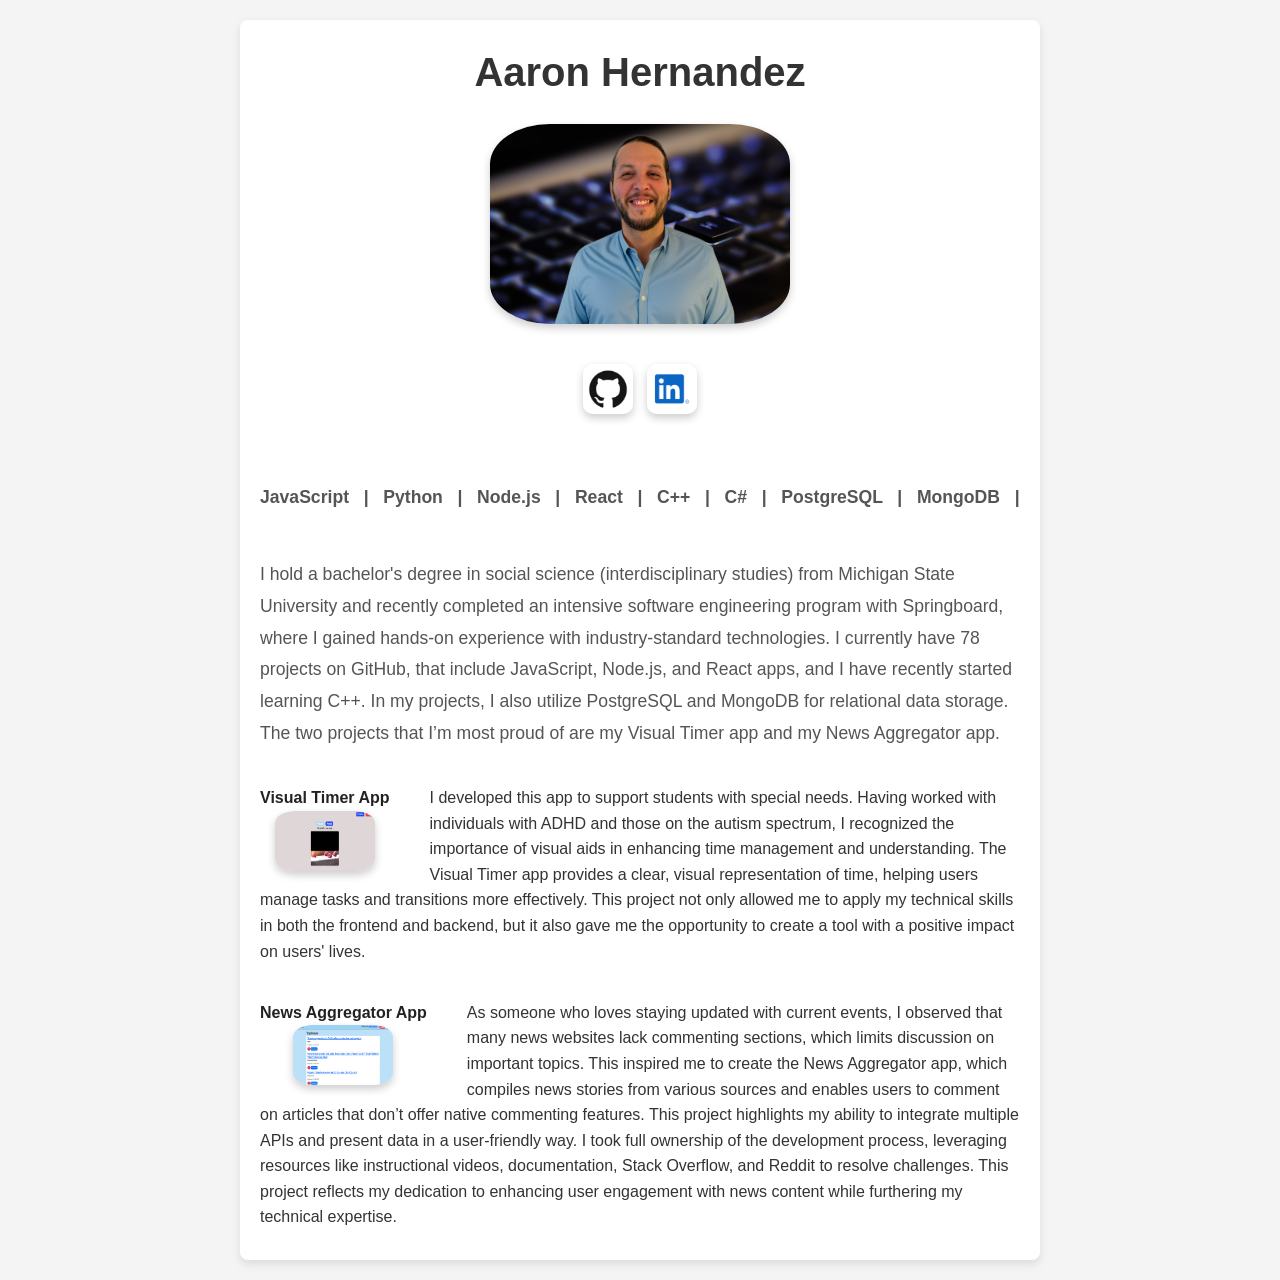
==== index.html @ 2d9cef8f "added language" ====
<!DOCTYPE html>
<html lang="en">
<head>
    <meta charset="UTF-8">
    <meta name="viewport" content="width=device-width, initial-scale=1.0">
    <title>Aaron Hernandez</title>
    <link rel="stylesheet" href="styles.css">

</head>
<body>
    <div class="container">
        <h1>Aaron Hernandez</h1>

        <img src="resources/aaronHernandez.jpeg" alt="My Headshot" width="300" height="200">

        <div style="text-align: center;">
            <a href="https://github.com/herna236/" target="_blank" style="display: inline-block; margin-right: 10px;">
                <img src="resources/githublogo.png" alt="GitHub" width="50" height="50">
            </a>
            <a href="https://www.linkedin.com/in/aaron-hernandez-a5604090/" target="_blank" style="display: inline-block;">
                <img src="resources/linkedin.png" alt="LinkedIn" width="50" height="50">
            </a>
        </div>


        <br>

        <div class="scrolling-text">
            <p style="font-weight: bold;">
                JavaScript &nbsp; | &nbsp; Python &nbsp; | &nbsp; Node.js &nbsp; | &nbsp; React &nbsp; | &nbsp; C++ &nbsp; | &nbsp; C# &nbsp; | &nbsp; PostgreSQL &nbsp; | &nbsp; MongoDB &nbsp; | &nbsp; &nbsp;
                JavaScript &nbsp; | &nbsp; Python &nbsp; | &nbsp; Node.js &nbsp; | &nbsp; React &nbsp; | &nbsp; C++ &nbsp; | &nbsp; C# &nbsp; | &nbsp; PostgreSQL &nbsp; | &nbsp; MongoDB
            </p>
        </div>


        <br>

        <p>I hold a bachelor's degree in social science (interdisciplinary studies) from Michigan State University and recently completed an intensive software engineering program with Springboard, where I gained hands-on experience with industry-standard technologies. I currently have 78 projects on GitHub, that include JavaScript, Node.js, and React apps, and I have recently started learning C++. In my projects, I also utilize PostgreSQL and MongoDB for relational data storage. The two projects that I’m most proud of are my Visual Timer app and my News Aggregator app.</p>
        <br>
        <p style="margin: 0; padding: 0;">
            <a href="https://github.com/herna236/Visual-Timer" target="_blank" style="text-decoration: none;">
                <div style="float: left; margin: 0; padding-top: 0; padding-right: 2.5em; text-align: center;">
                    <strong>Visual Timer App</strong><br>
                    <img src="resources/visualtimer.png" alt="Visual Timer App" width="100" height="60" style="display: block; margin: 0 auto; padding: 0;">
                </div>
            </a>
            I developed this app to support students with special needs. Having worked with individuals with ADHD and those on the autism spectrum,
            I recognized the importance of visual aids in enhancing time management and understanding. The Visual Timer app provides a clear,
            visual representation of time, helping users manage tasks and transitions more effectively. This project not only allowed me to apply my technical
            skills in both the frontend and backend, but it also gave me the opportunity to create a tool with a positive impact on users' lives.
        </p>
        <br>

        <p style="margin: 0; padding: 0;">
            <a href="https://github.com/herna236/News-site" target="_blank" style="text-decoration: none;">
                <div style="float: left; margin: 0; padding-top: 0; padding-right: 2.5em; text-align: center;">
                    <strong>News Aggregator App</strong><br>
                    <img src="resources/newsapp.png" alt="News Aggregator App" width="100" height="60" style="display: block; margin: 0 auto; padding: 0;">
                </div>
            </a>
            As someone who loves staying updated with current events, I observed that many news websites lack commenting sections, which limits discussion
            on important topics. This inspired me to create the News Aggregator app, which compiles news stories from various sources and enables users
            to comment on articles that don’t offer native commenting features. This project highlights my ability to integrate multiple APIs and present data
            in a user-friendly way. I took full ownership of the development process, leveraging resources like instructional videos, documentation, Stack Overflow,
            and Reddit to resolve challenges. This project reflects my dedication to enhancing user engagement with news content while furthering my technical expertise.
        </p>




    </div>
</body>
</html>
---- styles.css ----
* {
    margin: 0;
    padding: 0;
    box-sizing: border-box;
}

body {
    font-family: Arial, sans-serif;
    line-height: 1.6;
    background-color: #f4f4f4;
    color: #333;
    padding: 20px;
}

h1 {
    font-size: 2.5rem;
    color: #333;
    margin-bottom: 10px;
    text-align: center;
}

img {
    display: block;
    margin: 20px auto;
    border-radius: 20%;
    box-shadow: 0 4px 8px rgba(0, 0, 0, 0.2);
}

p {
    max-width: 800px;
    margin: 10px auto;
    font-size: 1.1rem;
    line-height: 1.8;
    color: #555;
}

strong {
    color: #222;
}

a {
    color: #3498db;
    text-decoration: none;
    font-weight: bold;
}

a:hover {
    color: #2980b9;
}

.container {
    max-width: 800px;
    margin: 0 auto;
    padding: 20px;
    background-color: #fff;
    border-radius: 8px;
    box-shadow: 0 4px 10px rgba(0, 0, 0, 0.1);
}

.a {
    text-decoration: underline;
}


.scrolling-text {
    white-space: nowrap;
    overflow: hidden;
    width: 100%;
    text-align: center;
    font-size: 2em;
    color: #333;
    position: relative;
}

.scrolling-text p {
    display: inline-block;
    animation: scroll 15s linear infinite;
}

@keyframes scroll {
    0% { transform: translateX(0); }
    100% { transform: translateX(-50%); }
}
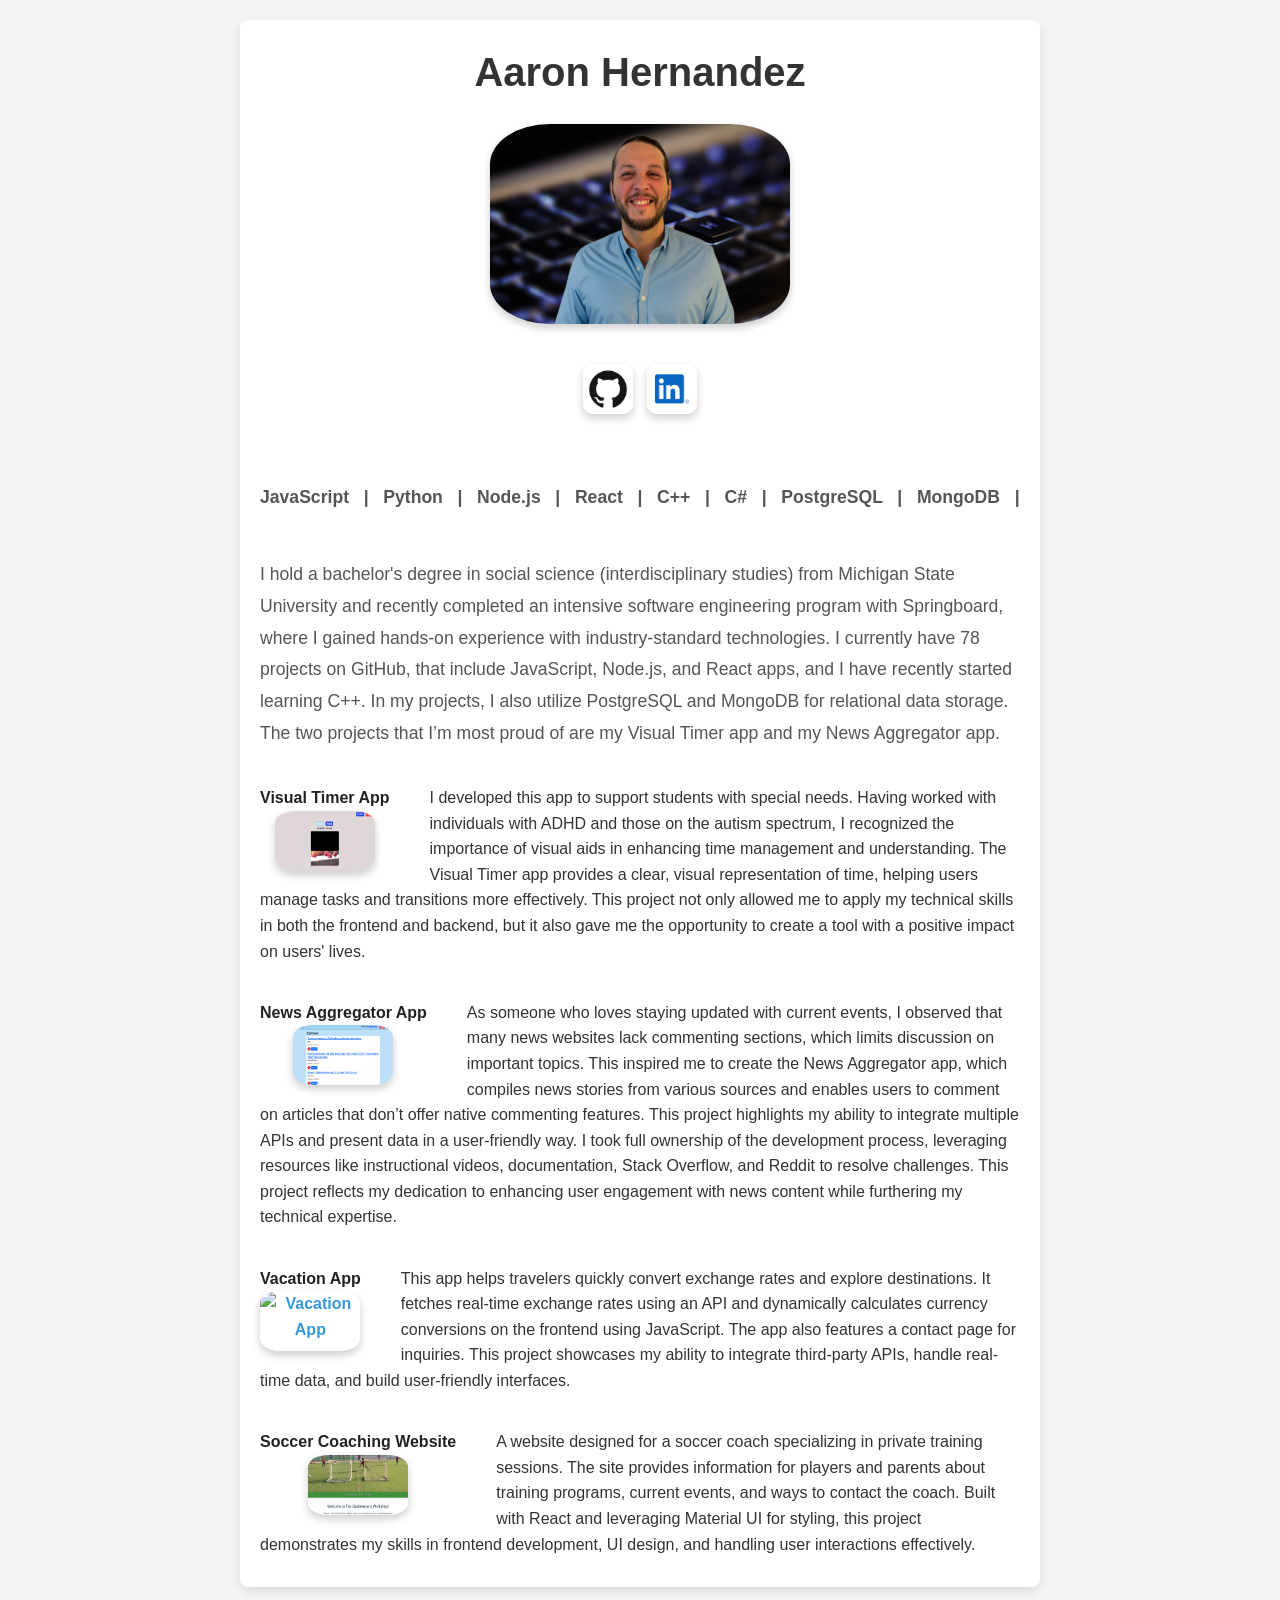
==== commit 7f5e9374: "added to projects" ====
--- a/index.html
+++ b/index.html
@@ -65,6 +65,35 @@
             and Reddit to resolve challenges. This project reflects my dedication to enhancing user engagement with news content while furthering my technical expertise.
         </p>
 
+                <br>
+
+        <p style="margin: 0; padding: 0;">
+            <a href="https://github.com/herna236/vacation" target="_blank" style="text-decoration: none;">
+                <div style="float: left; margin: 0; padding-top: 0; padding-right: 2.5em; text-align: center;">
+                    <strong>Vacation App</strong><br>
+                    <img src="resources/vacation.png" alt="Vacation App" width="100" height="60" style="display: block; margin: 0 auto; padding: 0;">
+                </div>
+            </a>
+            This app helps travelers quickly convert exchange rates and explore destinations. It fetches real-time exchange rates using an API and dynamically
+            calculates currency conversions on the frontend using JavaScript. The app also features a contact page for inquiries. This project showcases my ability
+            to integrate third-party APIs, handle real-time data, and build user-friendly interfaces.
+        </p>
+
+        <br>
+
+        <p style="margin: 0; padding: 0;">
+            <a href="https://github.com/herna236/Soccer" target="_blank" style="text-decoration: none;">
+                <div style="float: left; margin: 0; padding-top: 0; padding-right: 2.5em; text-align: center;">
+                    <strong>Soccer Coaching Website</strong><br>
+                    <img src="resources/soccer.png" alt="Soccer Coaching Website" width="100" height="60" style="display: block; margin: 0 auto; padding: 0;">
+                </div>
+            </a>
+            A website designed for a soccer coach specializing in private training sessions. The site provides information for players and parents about
+            training programs, current events, and ways to contact the coach. Built with React and leveraging Material UI for styling, this project demonstrates
+            my skills in frontend development, UI design, and handling user interactions effectively.
+        </p>
+
+
 
 
 
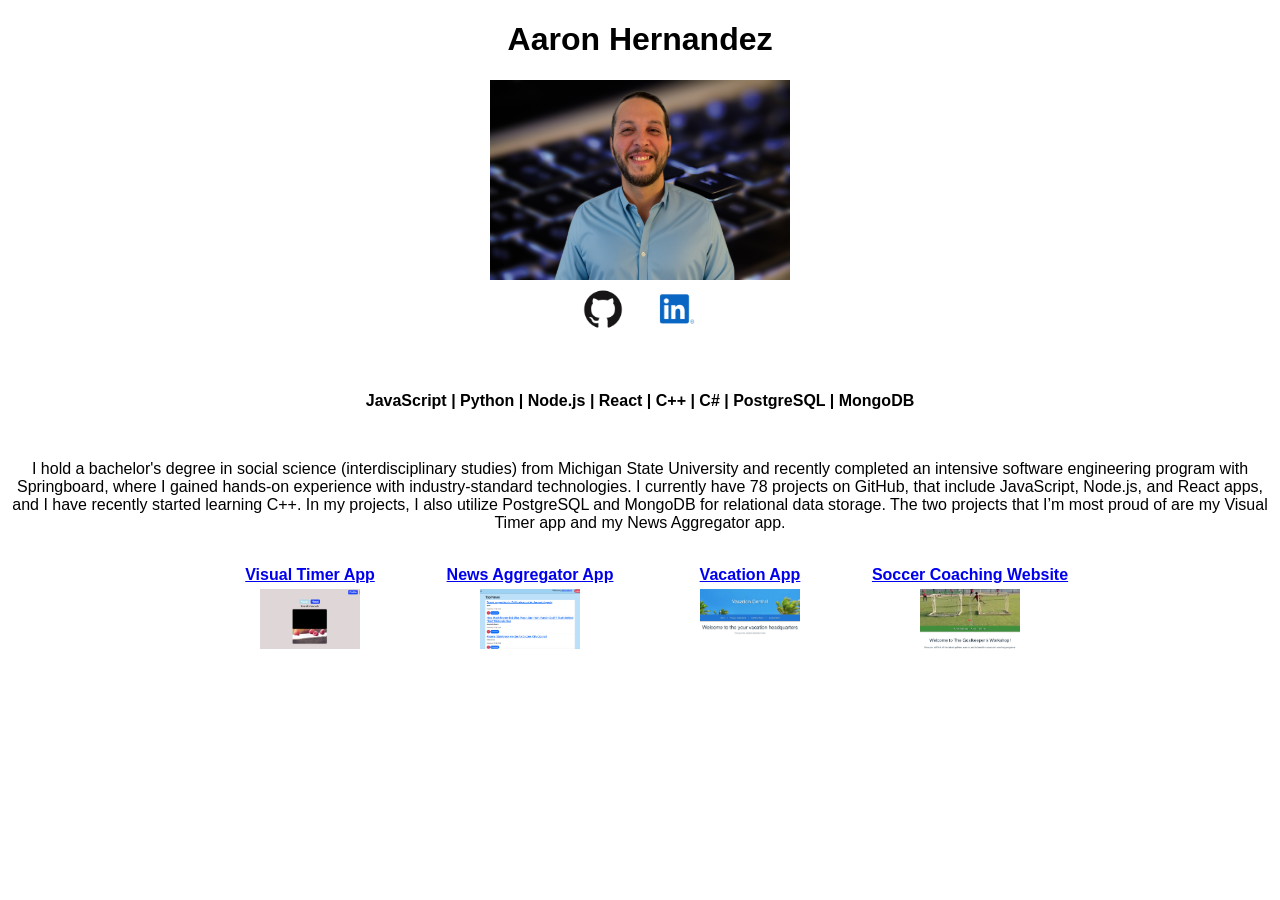
==== commit a18f4d8f: "fixing the formatting on thumbnails" ====
--- a/index.html
+++ b/index.html
@@ -5,7 +5,6 @@
     <meta name="viewport" content="width=device-width, initial-scale=1.0">
     <title>Aaron Hernandez</title>
     <link rel="stylesheet" href="styles.css">
-
 </head>
 <body>
     <div class="container">
@@ -13,90 +12,60 @@
 
         <img src="resources/aaronHernandez.jpeg" alt="My Headshot" width="300" height="200">
 
-        <div style="text-align: center;">
-            <a href="https://github.com/herna236/" target="_blank" style="display: inline-block; margin-right: 10px;">
-                <img src="resources/githublogo.png" alt="GitHub" width="50" height="50">
+        <div class="social-links">
+            <a href="https://github.com/herna236/" target="_blank">
+                <img src="resources/githublogo.png" alt="GitHub">
             </a>
-            <a href="https://www.linkedin.com/in/aaron-hernandez-a5604090/" target="_blank" style="display: inline-block;">
-                <img src="resources/linkedin.png" alt="LinkedIn" width="50" height="50">
+            <a href="https://www.linkedin.com/in/aaron-hernandez-a5604090/" target="_blank">
+                <img src="resources/linkedin.png" alt="LinkedIn">
             </a>
         </div>
-
 
         <br>
 
         <div class="scrolling-text">
-            <p style="font-weight: bold;">
-                JavaScript &nbsp; | &nbsp; Python &nbsp; | &nbsp; Node.js &nbsp; | &nbsp; React &nbsp; | &nbsp; C++ &nbsp; | &nbsp; C# &nbsp; | &nbsp; PostgreSQL &nbsp; | &nbsp; MongoDB &nbsp; | &nbsp; &nbsp;
-                JavaScript &nbsp; | &nbsp; Python &nbsp; | &nbsp; Node.js &nbsp; | &nbsp; React &nbsp; | &nbsp; C++ &nbsp; | &nbsp; C# &nbsp; | &nbsp; PostgreSQL &nbsp; | &nbsp; MongoDB
+            <p>
+                JavaScript | Python | Node.js | React | C++ | C# | PostgreSQL | MongoDB
             </p>
         </div>
-
 
         <br>
 
         <p>I hold a bachelor's degree in social science (interdisciplinary studies) from Michigan State University and recently completed an intensive software engineering program with Springboard, where I gained hands-on experience with industry-standard technologies. I currently have 78 projects on GitHub, that include JavaScript, Node.js, and React apps, and I have recently started learning C++. In my projects, I also utilize PostgreSQL and MongoDB for relational data storage. The two projects that I’m most proud of are my Visual Timer app and my News Aggregator app.</p>
-        <br>
-        <p style="margin: 0; padding: 0;">
-            <a href="https://github.com/herna236/Visual-Timer" target="_blank" style="text-decoration: none;">
-                <div style="float: left; margin: 0; padding-top: 0; padding-right: 2.5em; text-align: center;">
-                    <strong>Visual Timer App</strong><br>
-                    <img src="resources/visualtimer.png" alt="Visual Timer App" width="100" height="60" style="display: block; margin: 0 auto; padding: 0;">
-                </div>
-            </a>
-            I developed this app to support students with special needs. Having worked with individuals with ADHD and those on the autism spectrum,
-            I recognized the importance of visual aids in enhancing time management and understanding. The Visual Timer app provides a clear,
-            visual representation of time, helping users manage tasks and transitions more effectively. This project not only allowed me to apply my technical
-            skills in both the frontend and backend, but it also gave me the opportunity to create a tool with a positive impact on users' lives.
-        </p>
-        <br>
-
-        <p style="margin: 0; padding: 0;">
-            <a href="https://github.com/herna236/News-site" target="_blank" style="text-decoration: none;">
-                <div style="float: left; margin: 0; padding-top: 0; padding-right: 2.5em; text-align: center;">
-                    <strong>News Aggregator App</strong><br>
-                    <img src="resources/newsapp.png" alt="News Aggregator App" width="100" height="60" style="display: block; margin: 0 auto; padding: 0;">
-                </div>
-            </a>
-            As someone who loves staying updated with current events, I observed that many news websites lack commenting sections, which limits discussion
-            on important topics. This inspired me to create the News Aggregator app, which compiles news stories from various sources and enables users
-            to comment on articles that don’t offer native commenting features. This project highlights my ability to integrate multiple APIs and present data
-            in a user-friendly way. I took full ownership of the development process, leveraging resources like instructional videos, documentation, Stack Overflow,
-            and Reddit to resolve challenges. This project reflects my dedication to enhancing user engagement with news content while furthering my technical expertise.
-        </p>
-
-                <br>
-
-        <p style="margin: 0; padding: 0;">
-            <a href="https://github.com/herna236/vacation" target="_blank" style="text-decoration: none;">
-                <div style="float: left; margin: 0; padding-top: 0; padding-right: 2.5em; text-align: center;">
-                    <strong>Vacation App</strong><br>
-                    <img src="resources/vacation.png" alt="Vacation App" width="100" height="60" style="display: block; margin: 0 auto; padding: 0;">
-                </div>
-            </a>
-            This app helps travelers quickly convert exchange rates and explore destinations. It fetches real-time exchange rates using an API and dynamically
-            calculates currency conversions on the frontend using JavaScript. The app also features a contact page for inquiries. This project showcases my ability
-            to integrate third-party APIs, handle real-time data, and build user-friendly interfaces.
-        </p>
 
         <br>
 
-        <p style="margin: 0; padding: 0;">
-            <a href="https://github.com/herna236/Soccer" target="_blank" style="text-decoration: none;">
-                <div style="float: left; margin: 0; padding-top: 0; padding-right: 2.5em; text-align: center;">
-                    <strong>Soccer Coaching Website</strong><br>
-                    <img src="resources/soccer.png" alt="Soccer Coaching Website" width="100" height="60" style="display: block; margin: 0 auto; padding: 0;">
-                </div>
-            </a>
-            A website designed for a soccer coach specializing in private training sessions. The site provides information for players and parents about
-            training programs, current events, and ways to contact the coach. Built with React and leveraging Material UI for styling, this project demonstrates
-            my skills in frontend development, UI design, and handling user interactions effectively.
-        </p>
+        <!-- Project Thumbnails -->
+        <div class="project-container">
+            <div class="project">
+                <a href="https://github.com/herna236/Visual-Timer" target="_blank">
+                    <strong>Visual Timer App</strong>
+                    <img src="resources/visualtimer.png" alt="Visual Timer App">
+                </a>
+            </div>
 
+            <div class="project">
+                <a href="https://github.com/herna236/News-site" target="_blank">
+                    <strong>News Aggregator App</strong>
+                    <img src="resources/newsapp.png" alt="News Aggregator App">
+                </a>
+            </div>
 
+            <div class="project">
+                <a href="https://github.com/herna236/vacation" target="_blank">
+                    <strong>Vacation App</strong>
+                    <img src="resources/vacation.png" alt="Vacation App">
+                </a>
+            </div>
 
-
-
+            <div class="project">
+                <a href="https://github.com/herna236/Soccer" target="_blank">
+                    <strong>Soccer Coaching Website</strong>
+                    <img src="resources/soccer.png" alt="Soccer Coaching Website">
+                </a>
+            </div>
+        </div>
     </div>
 </body>
 </html>
+
--- a/styles.css
+++ b/styles.css
@@ -1,83 +1,52 @@
-* {
-    margin: 0;
-    padding: 0;
-    box-sizing: border-box;
-}
-
+/* General styles */
 body {
     font-family: Arial, sans-serif;
-    line-height: 1.6;
-    background-color: #f4f4f4;
-    color: #333;
-    padding: 20px;
-}
-
-h1 {
-    font-size: 2.5rem;
-    color: #333;
-    margin-bottom: 10px;
     text-align: center;
 }
 
-img {
-    display: block;
-    margin: 20px auto;
-    border-radius: 20%;
-    box-shadow: 0 4px 8px rgba(0, 0, 0, 0.2);
+/* Social media links */
+.social-links {
+    text-align: center;
+    margin-bottom: 20px;
 }
 
-p {
-    max-width: 800px;
-    margin: 10px auto;
-    font-size: 1.1rem;
-    line-height: 1.8;
-    color: #555;
+.social-links a {
+    display: inline-block;
+    margin: 0 10px;
 }
 
-strong {
-    color: #222;
+.social-links img {
+    width: 50px;
+    height: 50px;
 }
 
-a {
-    color: #3498db;
-    text-decoration: none;
+/* Scrolling text */
+.scrolling-text p {
     font-weight: bold;
+    white-space: nowrap;
+    overflow: hidden;
 }
 
-a:hover {
-    color: #2980b9;
+/* Project container */
+.project-container {
+    display: flex;
+    flex-wrap: wrap;
+    justify-content: center; /* Center projects */
+    gap: 20px; /* Space between projects */
 }
 
-.container {
-    max-width: 800px;
-    margin: 0 auto;
-    padding: 20px;
-    background-color: #fff;
-    border-radius: 8px;
-    box-shadow: 0 4px 10px rgba(0, 0, 0, 0.1);
+/* Individual project box */
+.project {
+    display: flex;
+    flex-direction: column;
+    align-items: center;
+    text-align: center;
+    width: 200px; /* Equal width for all */
 }
 
-.a {
-    text-decoration: underline;
+.project img {
+    width: 100px;
+    height: 60px;
+    object-fit: cover;
+    margin-top: 5px;
 }
-
-
-.scrolling-text {
-    white-space: nowrap;
-    overflow: hidden;
-    width: 100%;
-    text-align: center;
-    font-size: 2em;
-    color: #333;
-    position: relative;
-}
-
-.scrolling-text p {
-    display: inline-block;
-    animation: scroll 15s linear infinite;
-}
-
-@keyframes scroll {
-    0% { transform: translateX(0); }
-    100% { transform: translateX(-50%); }
-}
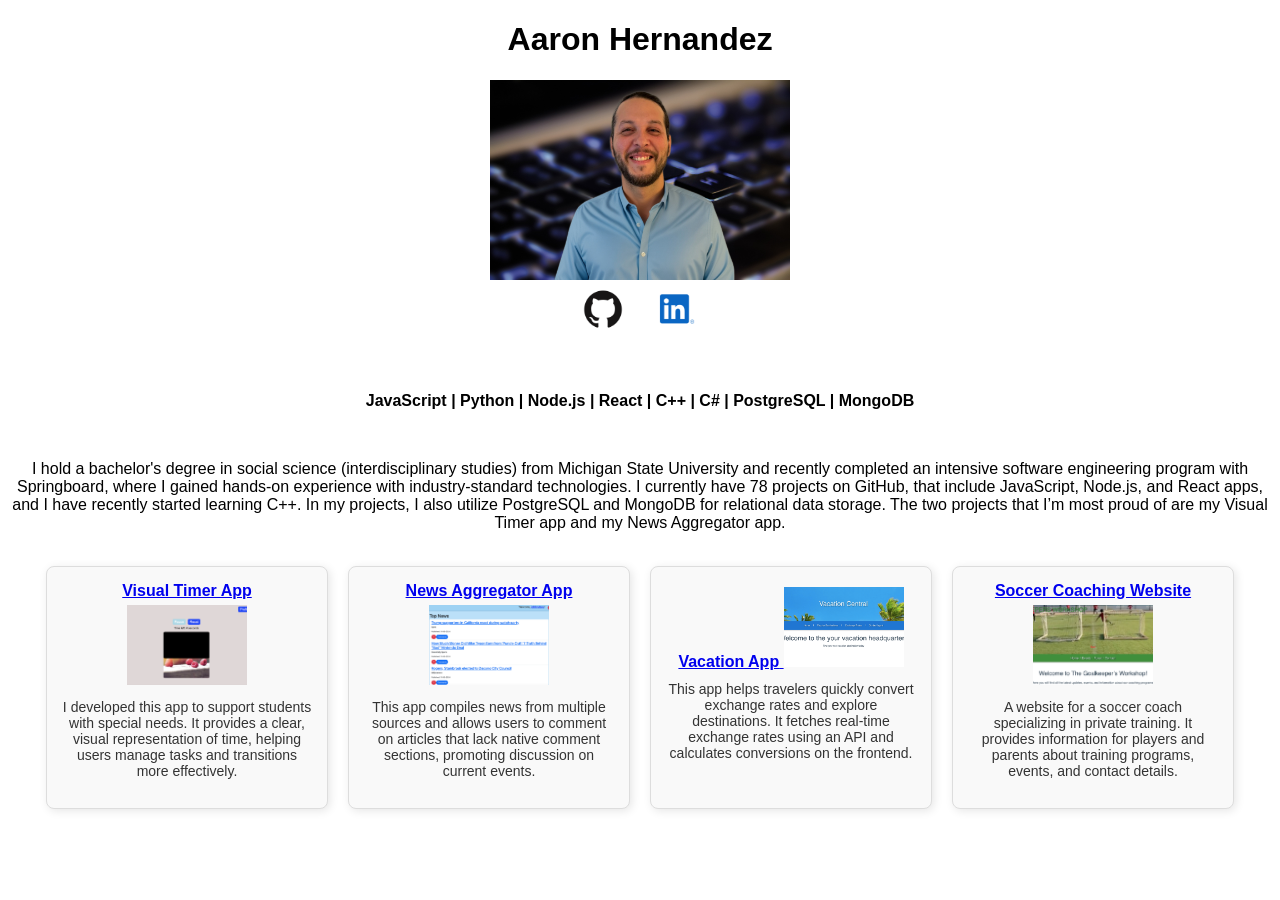
==== commit 11a50fd8: "another try" ====
--- a/index.html
+++ b/index.html
@@ -35,13 +35,17 @@
 
         <br>
 
-        <!-- Project Thumbnails -->
+        <!-- Project Thumbnails with Descriptions -->
         <div class="project-container">
             <div class="project">
                 <a href="https://github.com/herna236/Visual-Timer" target="_blank">
                     <strong>Visual Timer App</strong>
                     <img src="resources/visualtimer.png" alt="Visual Timer App">
                 </a>
+                <p class="project-description">
+                    I developed this app to support students with special needs. It provides a clear, visual representation of time,
+                    helping users manage tasks and transitions more effectively.
+                </p>
             </div>
 
             <div class="project">
@@ -49,6 +53,10 @@
                     <strong>News Aggregator App</strong>
                     <img src="resources/newsapp.png" alt="News Aggregator App">
                 </a>
+                <p class="project-description">
+                    This app compiles news from multiple sources and allows users to comment on articles that lack native comment sections,
+                    promoting discussion on current events.
+                </p>
             </div>
 
             <div class="project">
@@ -56,6 +64,10 @@
                     <strong>Vacation App</strong>
                     <img src="resources/vacation.png" alt="Vacation App">
                 </a>
+                <p class="project-description">
+                    This app helps travelers quickly convert exchange rates and explore destinations. It fetches real-time exchange rates
+                    using an API and calculates conversions on the frontend.
+                </p>
             </div>
 
             <div class="project">
@@ -63,9 +75,12 @@
                     <strong>Soccer Coaching Website</strong>
                     <img src="resources/soccer.png" alt="Soccer Coaching Website">
                 </a>
+                <p class="project-description">
+                    A website for a soccer coach specializing in private training. It provides information for players and parents
+                    about training programs, events, and contact details.
+                </p>
             </div>
         </div>
     </div>
 </body>
 </html>
-
--- a/styles.css
+++ b/styles.css
@@ -31,8 +31,8 @@
 .project-container {
     display: flex;
     flex-wrap: wrap;
-    justify-content: center; /* Center projects */
-    gap: 20px; /* Space between projects */
+    justify-content: center;
+    gap: 20px;
 }
 
 /* Individual project box */
@@ -41,12 +41,25 @@
     flex-direction: column;
     align-items: center;
     text-align: center;
-    width: 200px; /* Equal width for all */
+    width: 250px;
+    padding: 15px;
+    border: 1px solid #ddd;
+    border-radius: 8px;
+    background-color: #f9f9f9;
+    box-shadow: 2px 2px 10px rgba(0, 0, 0, 0.1);
 }
 
 .project img {
-    width: 100px;
-    height: 60px;
+    width: 120px;
+    height: 80px;
     object-fit: cover;
     margin-top: 5px;
 }
+
+/* Project description */
+.project-description {
+    font-size: 14px;
+    color: #333;
+    margin-top: 10px;
+    text-align: center;
+}
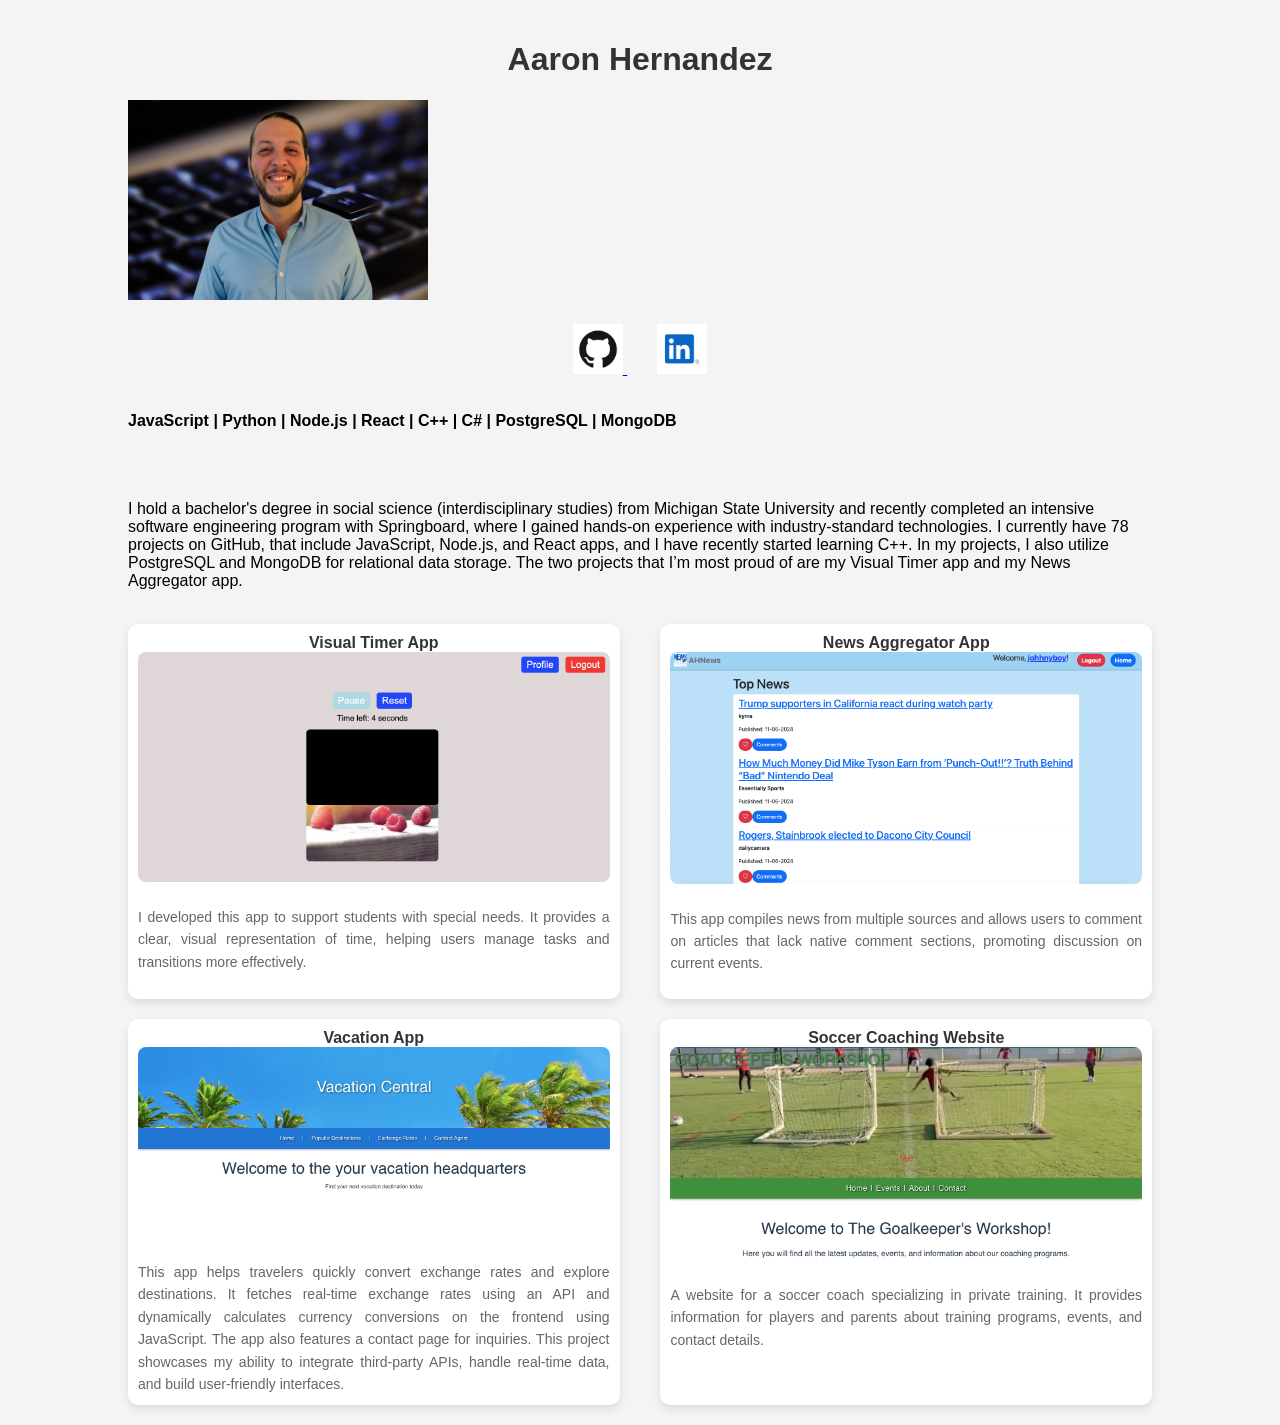
==== commit 1738d956: "still trying" ====
--- a/index.html
+++ b/index.html
@@ -23,6 +23,7 @@
 
         <br>
 
+        <!-- Scrolling Text -->
         <div class="scrolling-text">
             <p>
                 JavaScript | Python | Node.js | React | C++ | C# | PostgreSQL | MongoDB
@@ -59,15 +60,17 @@
                 </p>
             </div>
 
+            <!-- Vacation App -->
             <div class="project">
                 <a href="https://github.com/herna236/vacation" target="_blank">
-                    <strong>Vacation App</strong>
-                    <img src="resources/vacation.png" alt="Vacation App">
+                    <strong>Vacation App</strong><br>
+                    <img src="resources/vacation.png" alt="Vacation App" width="100" height="60">
                 </a>
-                <p class="project-description">
-                    This app helps travelers quickly convert exchange rates and explore destinations. It fetches real-time exchange rates
-                    using an API and calculates conversions on the frontend.
-                </p>
+                <div class="project-description">
+                    This app helps travelers quickly convert exchange rates and explore destinations. It fetches real-time exchange rates using an API and dynamically
+                    calculates currency conversions on the frontend using JavaScript. The app also features a contact page for inquiries. This project showcases my ability
+                    to integrate third-party APIs, handle real-time data, and build user-friendly interfaces.
+                </div>
             </div>
 
             <div class="project">
--- a/styles.css
+++ b/styles.css
@@ -1,18 +1,35 @@
-/* General styles */
+/* Global styles */
 body {
     font-family: Arial, sans-serif;
-    text-align: center;
+    margin: 0;
+    padding: 0;
+    background-color: #f4f4f4;
 }
 
-/* Social media links */
+.container {
+    width: 80%;
+    margin: 0 auto;
+    padding: 20px;
+}
+
+h1 {
+    text-align: center;
+    color: #333;
+}
+
+img {
+    max-width: 100%;
+    height: auto;
+}
+
+/* Social links styling */
 .social-links {
     text-align: center;
-    margin-bottom: 20px;
+    margin-top: 20px;
 }
 
 .social-links a {
-    display: inline-block;
-    margin: 0 10px;
+    margin: 0 15px;
 }
 
 .social-links img {
@@ -20,46 +37,82 @@
     height: 50px;
 }
 
-/* Scrolling text */
-.scrolling-text p {
-    font-weight: bold;
+/* Scrolling text styling */
+.scrolling-text {
+    overflow: hidden;
     white-space: nowrap;
-    overflow: hidden;
+    box-sizing: border-box;
+    margin-bottom: 20px;  /* Add some space under the scrolling text */
 }
 
-/* Project container */
+.scrolling-text p {
+    animation: scroll-left 10s linear infinite;
+    font-weight: bold;
+}
+
+@keyframes scroll-left {
+    0% {
+        transform: translateX(100%);
+    }
+    100% {
+        transform: translateX(-100%);
+    }
+}
+
+/* Project container styles */
 .project-container {
     display: flex;
     flex-wrap: wrap;
-    justify-content: center;
+    justify-content: space-between;
     gap: 20px;
 }
 
-/* Individual project box */
 .project {
-    display: flex;
-    flex-direction: column;
-    align-items: center;
+    background-color: #fff;
+    box-shadow: 0 4px 8px rgba(0, 0, 0, 0.1);
+    border-radius: 10px;
+    width: 48%;
+    padding: 10px;
+    box-sizing: border-box;
     text-align: center;
-    width: 250px;
-    padding: 15px;
-    border: 1px solid #ddd;
-    border-radius: 8px;
-    background-color: #f9f9f9;
-    box-shadow: 2px 2px 10px rgba(0, 0, 0, 0.1);
+}
+
+.project a {
+    text-decoration: none;
+    color: #333;
 }
 
 .project img {
-    width: 120px;
-    height: 80px;
-    object-fit: cover;
-    margin-top: 5px;
+    width: 100%;
+    height: auto;
+    border-radius: 8px;
 }
 
-/* Project description */
 .project-description {
     font-size: 14px;
-    color: #333;
+    color: #666;
     margin-top: 10px;
-    text-align: center;
+    line-height: 1.6;
+    text-align: justify;
 }
+
+/* Vacation App Special Styles */
+.project img {
+    margin-bottom: 10px; /* Adds space below the image */
+}
+
+/* Responsiveness */
+@media screen and (max-width: 768px) {
+    .project-container {
+        flex-direction: column;
+    }
+
+    .project {
+        width: 100%;
+    }
+
+    .social-links img {
+        width: 40px;
+        height: 40px;
+    }
+}
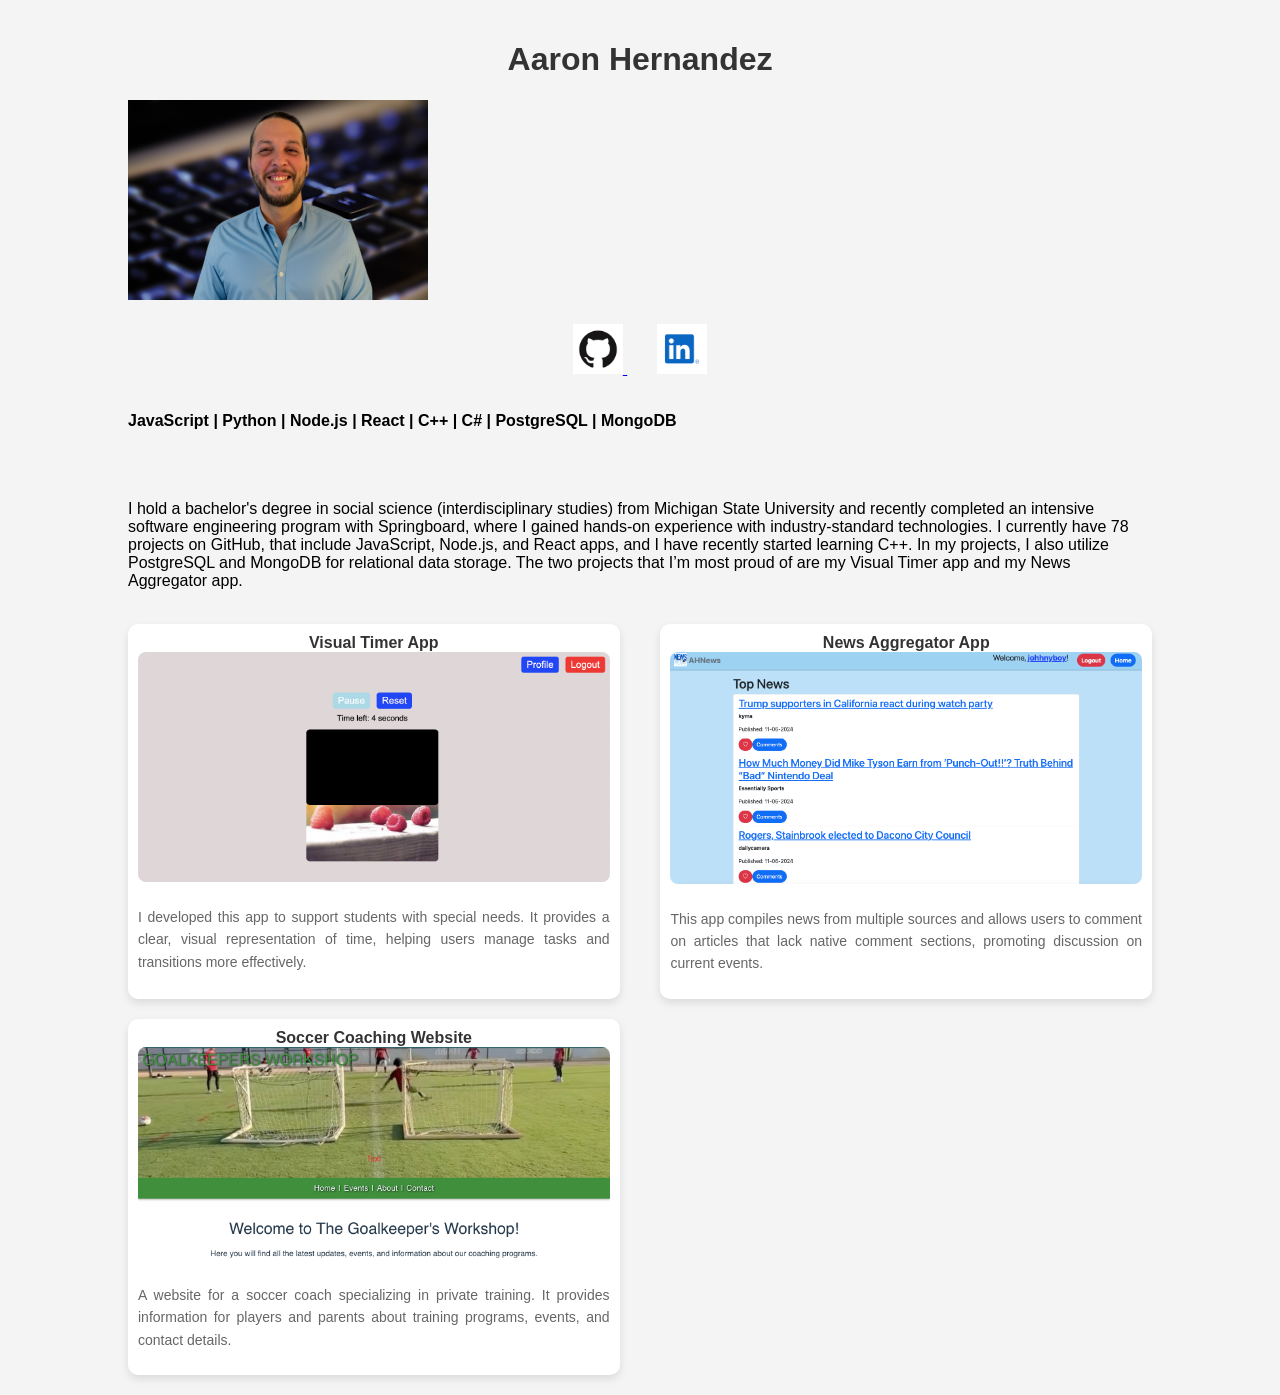
==== commit ead198cd: "1" ====
--- a/index.html
+++ b/index.html
@@ -60,18 +60,6 @@
                 </p>
             </div>
 
-            <!-- Vacation App -->
-            <div class="project">
-                <a href="https://github.com/herna236/vacation" target="_blank">
-                    <strong>Vacation App</strong><br>
-                    <img src="resources/vacation.png" alt="Vacation App" width="100" height="60">
-                </a>
-                <div class="project-description">
-                    This app helps travelers quickly convert exchange rates and explore destinations. It fetches real-time exchange rates using an API and dynamically
-                    calculates currency conversions on the frontend using JavaScript. The app also features a contact page for inquiries. This project showcases my ability
-                    to integrate third-party APIs, handle real-time data, and build user-friendly interfaces.
-                </div>
-            </div>
 
             <div class="project">
                 <a href="https://github.com/herna236/Soccer" target="_blank">
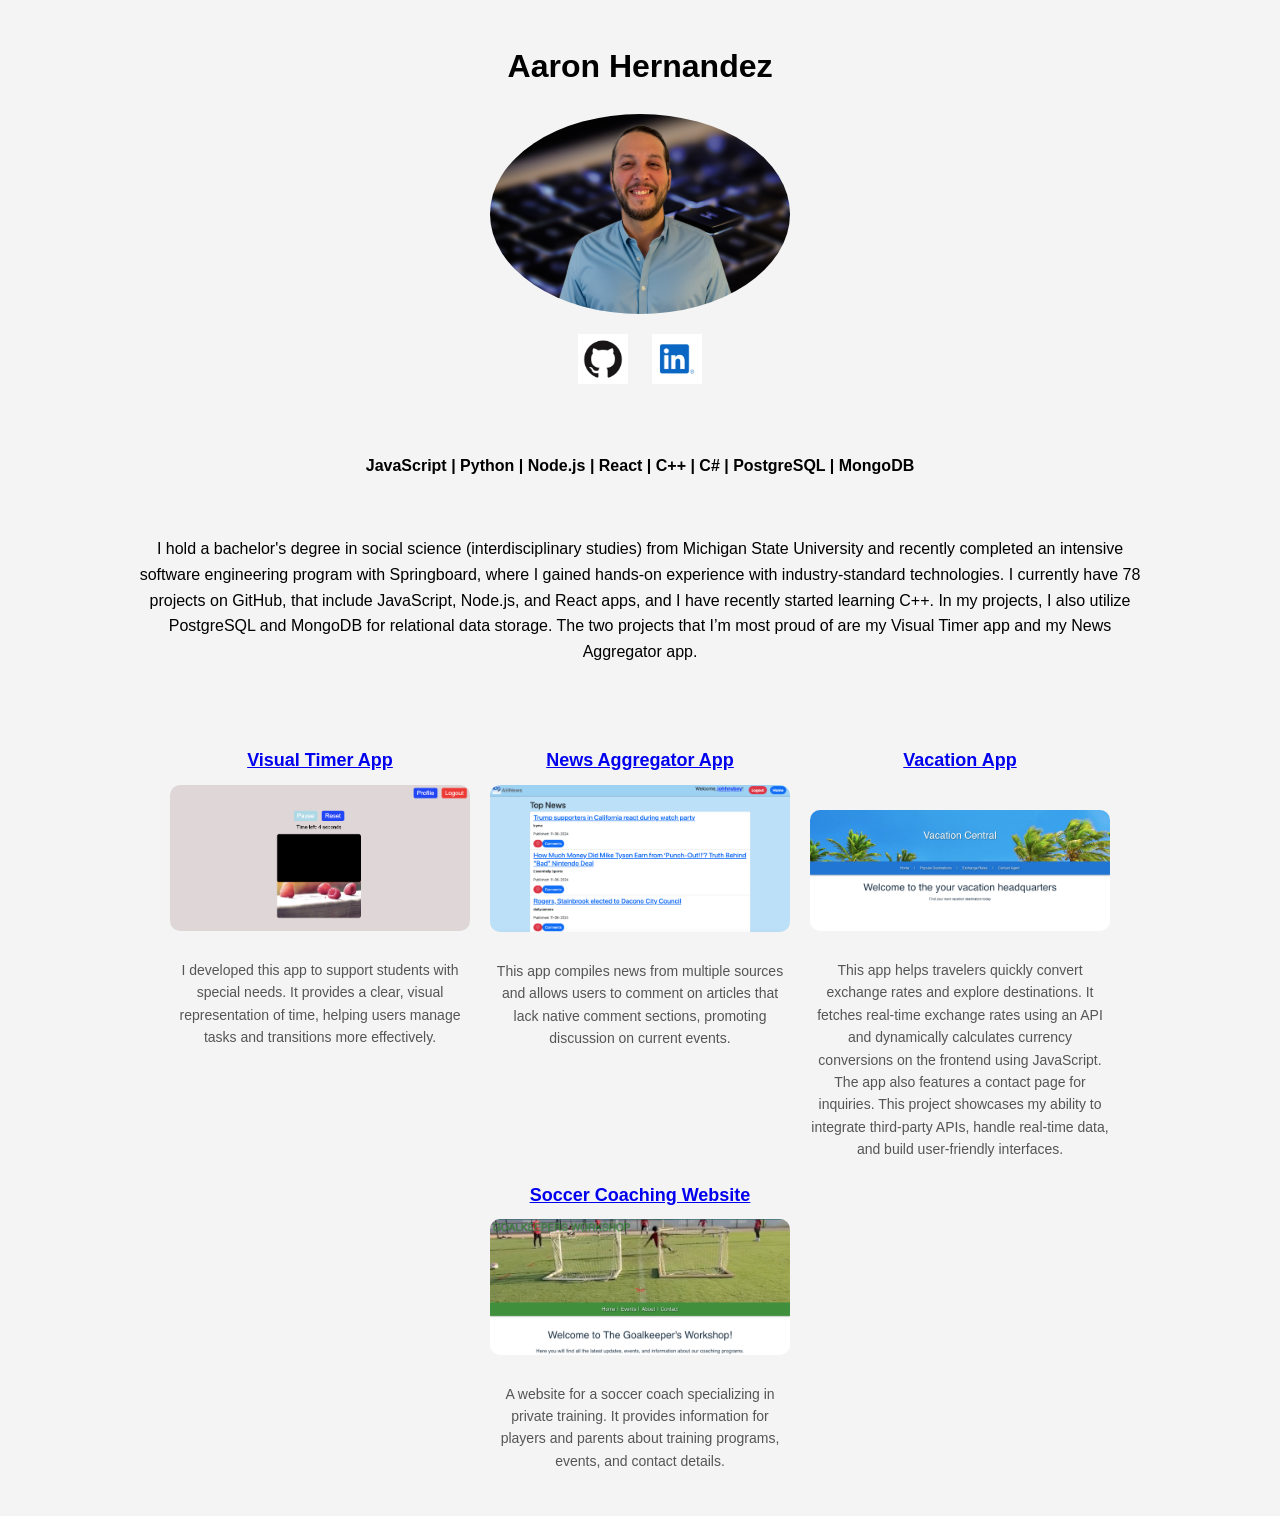
==== commit d1e07d29: "2" ====
--- a/index.html
+++ b/index.html
@@ -10,7 +10,10 @@
     <div class="container">
         <h1>Aaron Hernandez</h1>
 
-        <img src="resources/aaronHernandez.jpeg" alt="My Headshot" width="300" height="200">
+        <!-- Headshot Section -->
+        <div class="headshot-container">
+            <img src="resources/aaronHernandez.jpeg" alt="My Headshot" width="300" height="200">
+        </div>
 
         <div class="social-links">
             <a href="https://github.com/herna236/" target="_blank">
@@ -23,7 +26,6 @@
 
         <br>
 
-        <!-- Scrolling Text -->
         <div class="scrolling-text">
             <p>
                 JavaScript | Python | Node.js | React | C++ | C# | PostgreSQL | MongoDB
@@ -60,6 +62,17 @@
                 </p>
             </div>
 
+            <div class="project">
+                <a href="https://github.com/herna236/vacation" target="_blank">
+                    <strong>Vacation App</strong><br>
+                    <img src="resources/vacation.png" alt="Vacation App" width="100" height="60">
+                </a>
+                <div class="project-description">
+                    This app helps travelers quickly convert exchange rates and explore destinations. It fetches real-time exchange rates using an API and dynamically
+                    calculates currency conversions on the frontend using JavaScript. The app also features a contact page for inquiries. This project showcases my ability
+                    to integrate third-party APIs, handle real-time data, and build user-friendly interfaces.
+                </div>
+            </div>
 
             <div class="project">
                 <a href="https://github.com/herna236/Soccer" target="_blank">
--- a/styles.css
+++ b/styles.css
@@ -1,6 +1,7 @@
-/* Global styles */
+/* General Styles */
 body {
     font-family: Arial, sans-serif;
+    line-height: 1.6;
     margin: 0;
     padding: 0;
     background-color: #f4f4f4;
@@ -10,26 +11,32 @@
     width: 80%;
     margin: 0 auto;
     padding: 20px;
+    text-align: center;
 }
 
-h1 {
-    text-align: center;
-    color: #333;
+/* Headshot Section */
+.headshot-container {
+    display: flex;
+    justify-content: center;
+    align-items: center;
+    margin-bottom: 20px;
 }
 
-img {
+.headshot-container img {
+    border-radius: 50%;
     max-width: 100%;
     height: auto;
 }
 
-/* Social links styling */
+/* Social Links */
 .social-links {
     text-align: center;
-    margin-top: 20px;
+    margin-bottom: 20px;
 }
 
 .social-links a {
-    margin: 0 15px;
+    display: inline-block;
+    margin: 0 10px;
 }
 
 .social-links img {
@@ -37,20 +44,16 @@
     height: 50px;
 }
 
-/* Scrolling text styling */
-.scrolling-text {
+/* Scrolling Text */
+.scrolling-text p {
+    font-weight: bold;
+    white-space: nowrap;
     overflow: hidden;
-    white-space: nowrap;
-    box-sizing: border-box;
-    margin-bottom: 20px;  /* Add some space under the scrolling text */
+    width: 100%;
+    animation: scrollText 15s linear infinite;
 }
 
-.scrolling-text p {
-    animation: scroll-left 10s linear infinite;
-    font-weight: bold;
-}
-
-@keyframes scroll-left {
+@keyframes scrollText {
     0% {
         transform: translateX(100%);
     }
@@ -59,60 +62,36 @@
     }
 }
 
-/* Project container styles */
+/* Project Thumbnails */
 .project-container {
     display: flex;
     flex-wrap: wrap;
-    justify-content: space-between;
-    gap: 20px;
+    justify-content: center;
+    margin-top: 30px;
 }
 
 .project {
-    background-color: #fff;
-    box-shadow: 0 4px 8px rgba(0, 0, 0, 0.1);
-    border-radius: 10px;
-    width: 48%;
-    padding: 10px;
-    box-sizing: border-box;
+    width: 300px;
+    margin: 10px;
     text-align: center;
-}
-
-.project a {
-    text-decoration: none;
-    color: #333;
 }
 
 .project img {
     width: 100%;
     height: auto;
-    border-radius: 8px;
+    border-radius: 10px;
+    margin-bottom: 10px;
 }
 
+/* Project Descriptions */
 .project-description {
     font-size: 14px;
-    color: #666;
     margin-top: 10px;
-    line-height: 1.6;
-    text-align: justify;
+    color: #555;
 }
 
-/* Vacation App Special Styles */
-.project img {
-    margin-bottom: 10px; /* Adds space below the image */
+.project strong {
+    display: block;
+    font-size: 18px;
+    margin-bottom: 10px;
 }
-
-/* Responsiveness */
-@media screen and (max-width: 768px) {
-    .project-container {
-        flex-direction: column;
-    }
-
-    .project {
-        width: 100%;
-    }
-
-    .social-links img {
-        width: 40px;
-        height: 40px;
-    }
-}
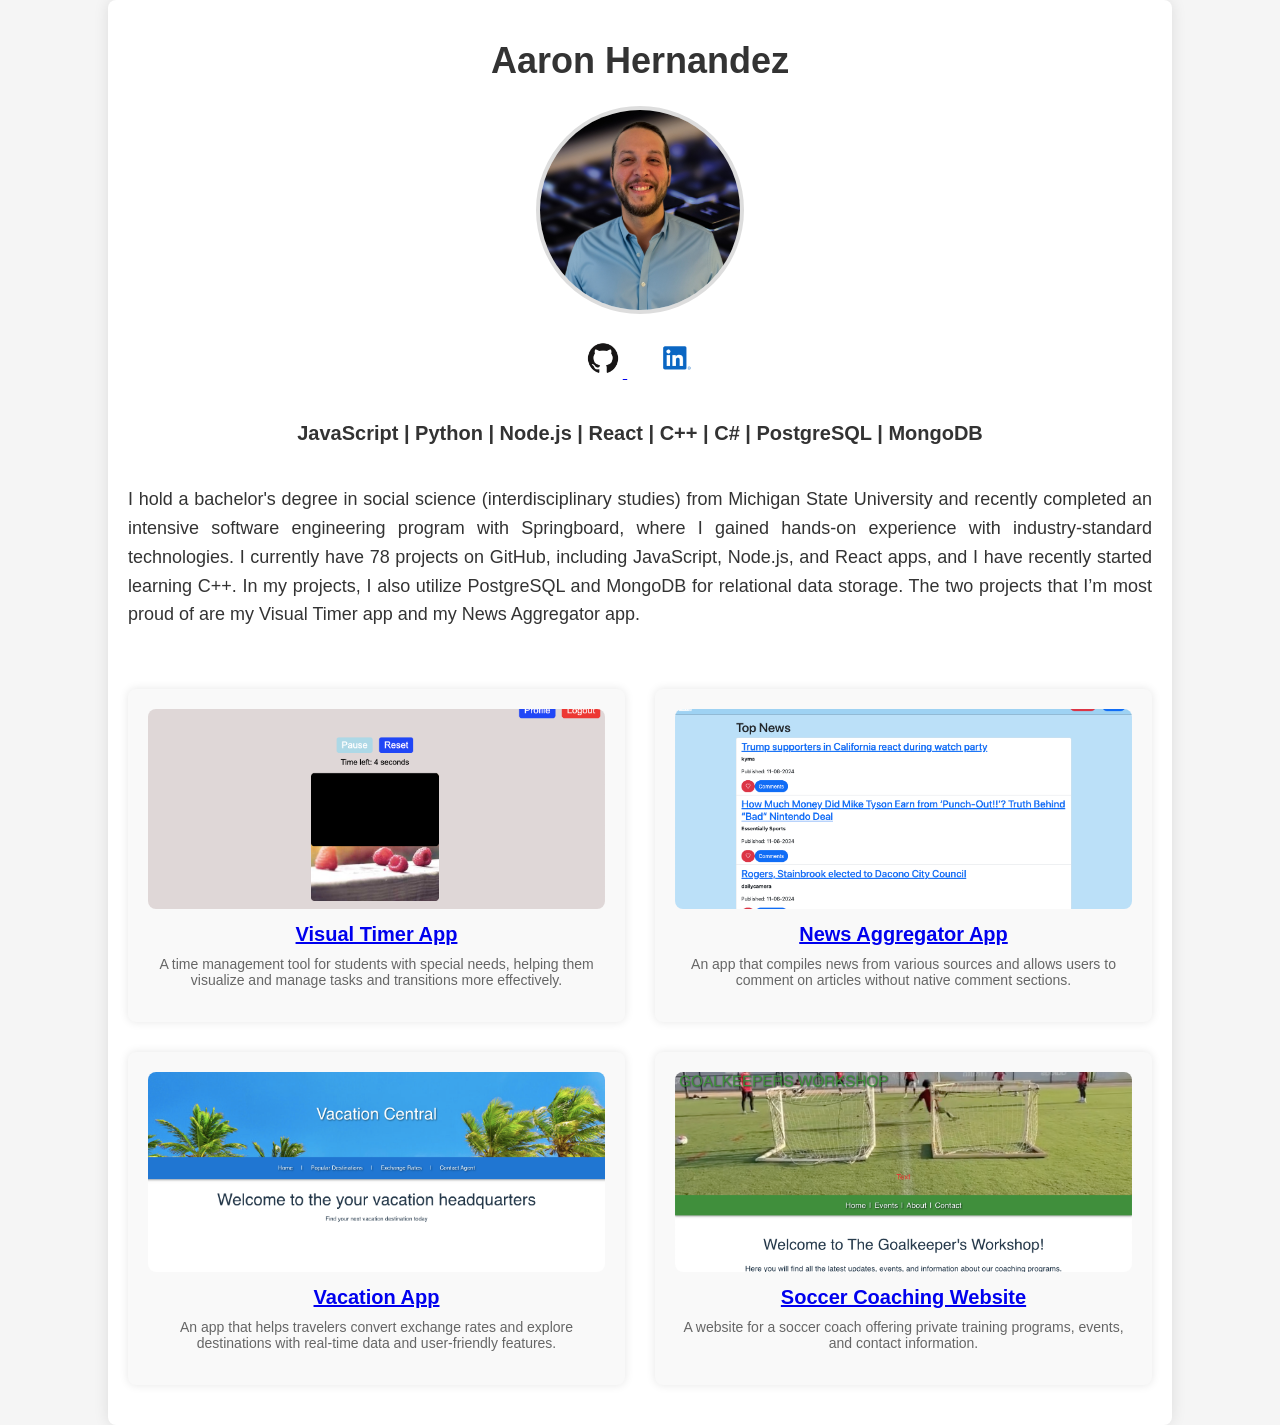
==== commit 3b3d7bfe: "5" ====
--- a/index.html
+++ b/index.html
@@ -8,83 +8,73 @@
 </head>
 <body>
     <div class="container">
-        <h1>Aaron Hernandez</h1>
+        <header>
+            <h1>Aaron Hernandez</h1>
+        </header>
 
         <!-- Headshot Section -->
         <div class="headshot-container">
-            <img src="resources/aaronHernandez.jpeg" alt="My Headshot" width="300" height="200">
+            <img src="resources/aaronHernandez.jpeg" alt="My Headshot" class="headshot">
         </div>
 
+        <!-- Social Links Section -->
         <div class="social-links">
             <a href="https://github.com/herna236/" target="_blank">
-                <img src="resources/githublogo.png" alt="GitHub">
+                <img src="resources/githublogo.png" alt="GitHub" class="social-icon">
             </a>
             <a href="https://www.linkedin.com/in/aaron-hernandez-a5604090/" target="_blank">
-                <img src="resources/linkedin.png" alt="LinkedIn">
+                <img src="resources/linkedin.png" alt="LinkedIn" class="social-icon">
             </a>
         </div>
 
-        <br>
-
+        <!-- Scrolling Text -->
         <div class="scrolling-text">
             <p>
                 JavaScript | Python | Node.js | React | C++ | C# | PostgreSQL | MongoDB
             </p>
         </div>
 
-        <br>
+        <!-- Introduction Section -->
+        <section class="intro">
+            <p>I hold a bachelor's degree in social science (interdisciplinary studies) from Michigan State University and recently completed an intensive software engineering program with Springboard, where I gained hands-on experience with industry-standard technologies. I currently have 78 projects on GitHub, including JavaScript, Node.js, and React apps, and I have recently started learning C++. In my projects, I also utilize PostgreSQL and MongoDB for relational data storage. The two projects that I’m most proud of are my Visual Timer app and my News Aggregator app.</p>
+        </section>
 
-        <p>I hold a bachelor's degree in social science (interdisciplinary studies) from Michigan State University and recently completed an intensive software engineering program with Springboard, where I gained hands-on experience with industry-standard technologies. I currently have 78 projects on GitHub, that include JavaScript, Node.js, and React apps, and I have recently started learning C++. In my projects, I also utilize PostgreSQL and MongoDB for relational data storage. The two projects that I’m most proud of are my Visual Timer app and my News Aggregator app.</p>
+        <!-- Project Thumbnails Section -->
+        <section class="projects">
+            <div class="project-container">
+                <div class="project">
+                    <a href="https://github.com/herna236/Visual-Timer" target="_blank">
+                        <img src="resources/visualtimer.png" alt="Visual Timer App" class="project-thumbnail">
+                        <div class="project-title">Visual Timer App</div>
+                    </a>
+                    <p class="project-description">A time management tool for students with special needs, helping them visualize and manage tasks and transitions more effectively.</p>
+                </div>
 
-        <br>
+                <div class="project">
+                    <a href="https://github.com/herna236/News-site" target="_blank">
+                        <img src="resources/newsapp.png" alt="News Aggregator App" class="project-thumbnail">
+                        <div class="project-title">News Aggregator App</div>
+                    </a>
+                    <p class="project-description">An app that compiles news from various sources and allows users to comment on articles without native comment sections.</p>
+                </div>
 
-        <!-- Project Thumbnails with Descriptions -->
-        <div class="project-container">
-            <div class="project">
-                <a href="https://github.com/herna236/Visual-Timer" target="_blank">
-                    <strong>Visual Timer App</strong>
-                    <img src="resources/visualtimer.png" alt="Visual Timer App">
-                </a>
-                <p class="project-description">
-                    I developed this app to support students with special needs. It provides a clear, visual representation of time,
-                    helping users manage tasks and transitions more effectively.
-                </p>
-            </div>
+                <div class="project">
+                    <a href="https://github.com/herna236/vacation" target="_blank">
+                        <img src="resources/vacation.png" alt="Vacation App" class="project-thumbnail">
+                        <div class="project-title">Vacation App</div>
+                    </a>
+                    <p class="project-description">An app that helps travelers convert exchange rates and explore destinations with real-time data and user-friendly features.</p>
+                </div>
 
-            <div class="project">
-                <a href="https://github.com/herna236/News-site" target="_blank">
-                    <strong>News Aggregator App</strong>
-                    <img src="resources/newsapp.png" alt="News Aggregator App">
-                </a>
-                <p class="project-description">
-                    This app compiles news from multiple sources and allows users to comment on articles that lack native comment sections,
-                    promoting discussion on current events.
-                </p>
-            </div>
-
-            <div class="project">
-                <a href="https://github.com/herna236/vacation" target="_blank">
-                    <strong>Vacation App</strong><br>
-                    <img src="resources/vacation.png" alt="Vacation App" width="100" height="60">
-                </a>
-                <div class="project-description">
-                    This app helps travelers quickly convert exchange rates and explore destinations. It fetches real-time exchange rates using an API and dynamically
-                    calculates currency conversions on the frontend using JavaScript. The app also features a contact page for inquiries. This project showcases my ability
-                    to integrate third-party APIs, handle real-time data, and build user-friendly interfaces.
+                <div class="project">
+                    <a href="https://github.com/herna236/Soccer" target="_blank">
+                        <img src="resources/soccer.png" alt="Soccer Coaching Website" class="project-thumbnail">
+                        <div class="project-title">Soccer Coaching Website</div>
+                    </a>
+                    <p class="project-description">A website for a soccer coach offering private training programs, events, and contact information.</p>
                 </div>
             </div>
-
-            <div class="project">
-                <a href="https://github.com/herna236/Soccer" target="_blank">
-                    <strong>Soccer Coaching Website</strong>
-                    <img src="resources/soccer.png" alt="Soccer Coaching Website">
-                </a>
-                <p class="project-description">
-                    A website for a soccer coach specializing in private training. It provides information for players and parents
-                    about training programs, events, and contact details.
-                </p>
-            </div>
-        </div>
+        </section>
     </div>
 </body>
 </html>
--- a/styles.css
+++ b/styles.css
@@ -1,97 +1,131 @@
 /* General Styles */
 body {
-    font-family: Arial, sans-serif;
-    line-height: 1.6;
+    font-family: 'Arial', sans-serif;
     margin: 0;
     padding: 0;
-    background-color: #f4f4f4;
+    background-color: #f5f5f5;
+    color: #333;
 }
 
 .container {
     width: 80%;
     margin: 0 auto;
     padding: 20px;
+    background-color: #fff;
+    border-radius: 8px;
+    box-shadow: 0 0 15px rgba(0, 0, 0, 0.1);
+}
+
+/* Header */
+header h1 {
+    font-size: 36px;
+    color: #333;
     text-align: center;
+    margin-top: 20px;
 }
 
 /* Headshot Section */
 .headshot-container {
-    display: flex;
-    justify-content: center;
-    align-items: center;
-    margin-bottom: 20px;
+    text-align: center;
+    margin: 20px 0;
 }
 
-.headshot-container img {
+.headshot {
+    width: 200px;
+    height: 200px;
     border-radius: 50%;
-    max-width: 100%;
-    height: auto;
+    object-fit: cover;
+    border: 4px solid #ddd;
 }
 
 /* Social Links */
 .social-links {
     text-align: center;
-    margin-bottom: 20px;
+    margin-top: 20px;
 }
 
 .social-links a {
-    display: inline-block;
-    margin: 0 10px;
+    margin: 0 15px;
 }
 
-.social-links img {
-    width: 50px;
-    height: 50px;
+.social-icon {
+    width: 40px;
+    height: 40px;
+    transition: transform 0.3s ease;
+}
+
+.social-icon:hover {
+    transform: scale(1.1);
 }
 
 /* Scrolling Text */
+.scrolling-text {
+    overflow: hidden;
+    width: 100%;
+    margin: 20px 0;
+    text-align: center;
+}
+
 .scrolling-text p {
     font-weight: bold;
-    white-space: nowrap;
-    overflow: hidden;
-    width: 100%;
+    font-size: 20px;
     animation: scrollText 15s linear infinite;
 }
 
 @keyframes scrollText {
-    0% {
-        transform: translateX(100%);
-    }
-    100% {
-        transform: translateX(-100%);
-    }
+    0% { transform: translateX(100%); }
+    100% { transform: translateX(-100%); }
+}
+
+/* Introduction Section */
+.intro {
+    font-size: 18px;
+    line-height: 1.6;
+    text-align: justify;
+    margin-bottom: 40px;
 }
 
 /* Project Thumbnails */
+.projects {
+    margin-top: 40px;
+}
+
 .project-container {
-    display: flex;
-    flex-wrap: wrap;
-    justify-content: center;
-    margin-top: 30px;
+    display: grid;
+    grid-template-columns: repeat(2, 1fr);
+    gap: 30px;
+    padding: 20px 0;
 }
 
 .project {
-    width: 300px;
-    margin: 10px;
+    background-color: #f9f9f9;
+    padding: 20px;
+    border-radius: 8px;
+    box-shadow: 0 0 10px rgba(0, 0, 0, 0.1);
     text-align: center;
+    transition: transform 0.3s ease, box-shadow 0.3s ease;
 }
 
-.project img {
-    width: 100%;
-    height: auto;
-    border-radius: 10px;
-    margin-bottom: 10px;
+.project:hover {
+    transform: translateY(-5px);
+    box-shadow: 0 4px 15px rgba(0, 0, 0, 0.1);
 }
 
-/* Project Descriptions */
+.project-thumbnail {
+    width: 100%;
+    height: 200px;
+    object-fit: cover;
+    border-radius: 8px;
+}
+
+.project-title {
+    font-size: 20px;
+    margin-top: 10px;
+    font-weight: bold;
+}
+
 .project-description {
     font-size: 14px;
+    color: #666;
     margin-top: 10px;
-    color: #555;
 }
-
-.project strong {
-    display: block;
-    font-size: 18px;
-    margin-bottom: 10px;
-}
